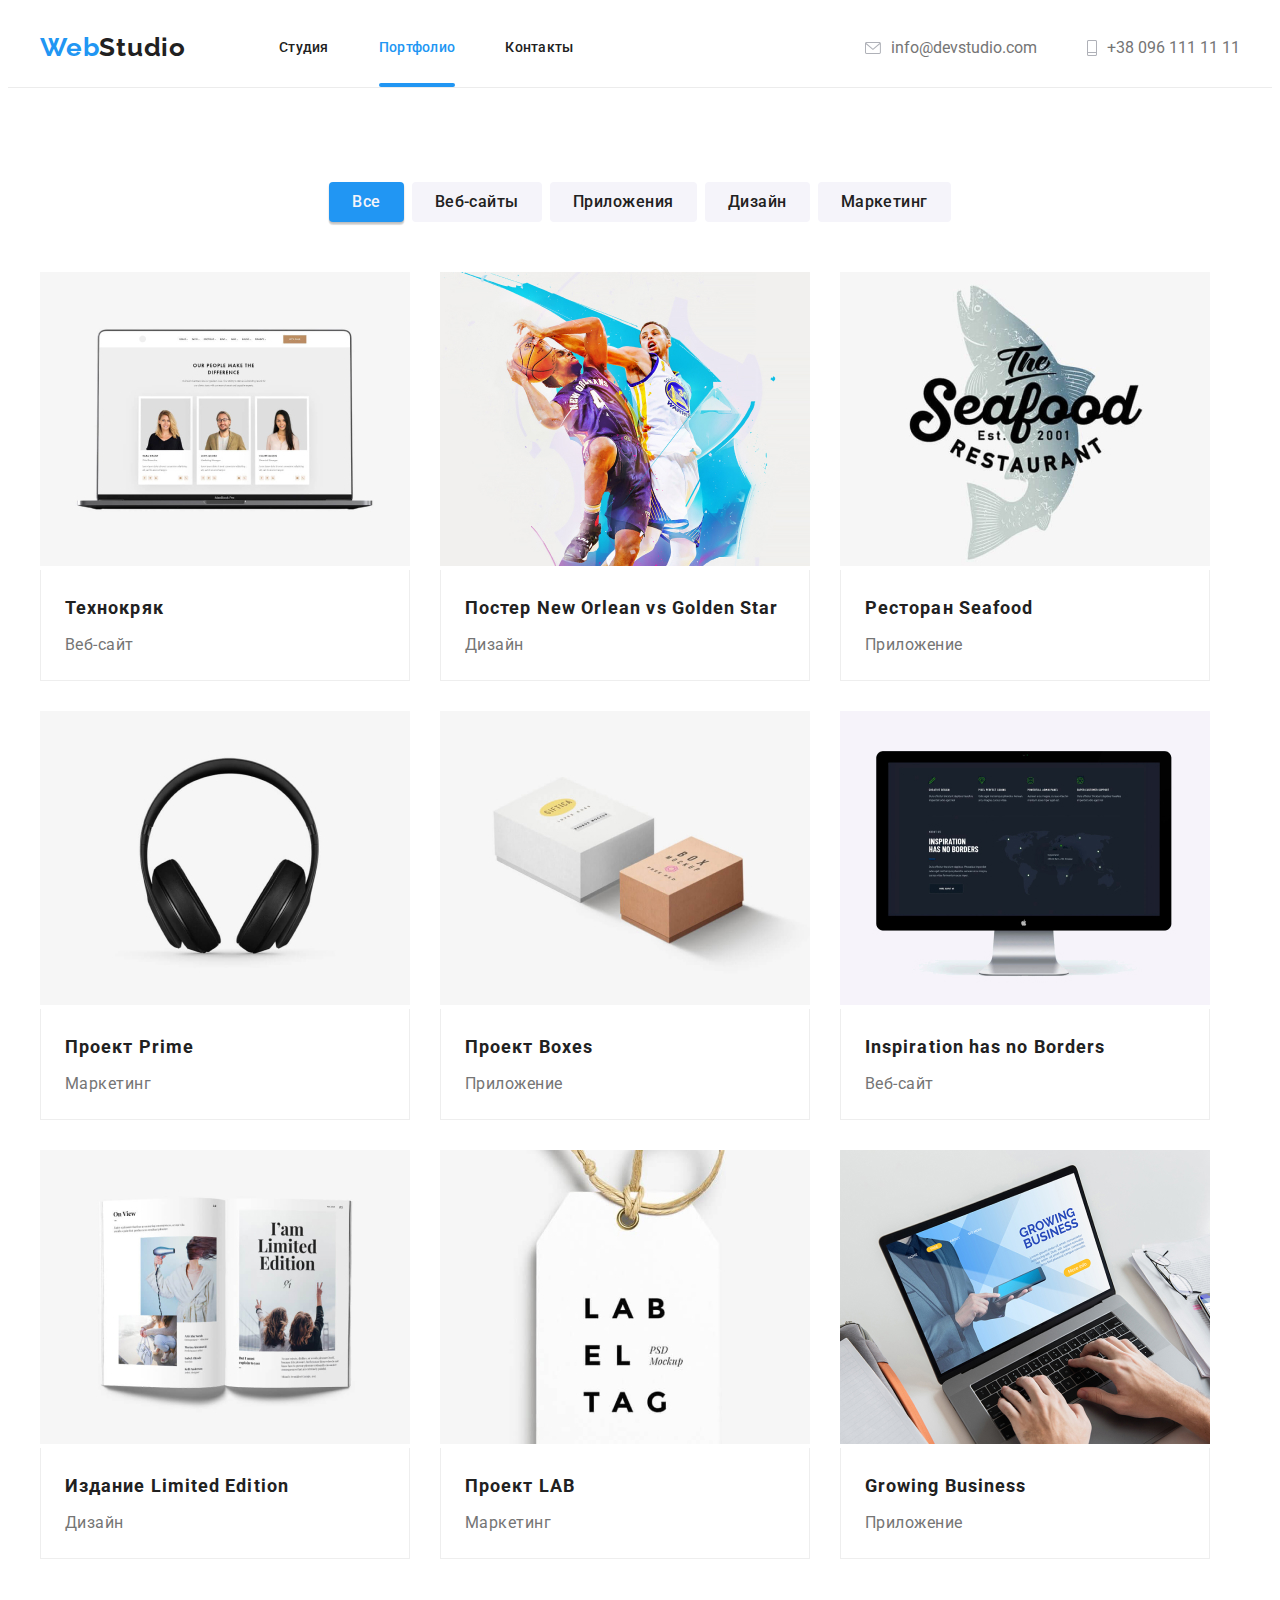
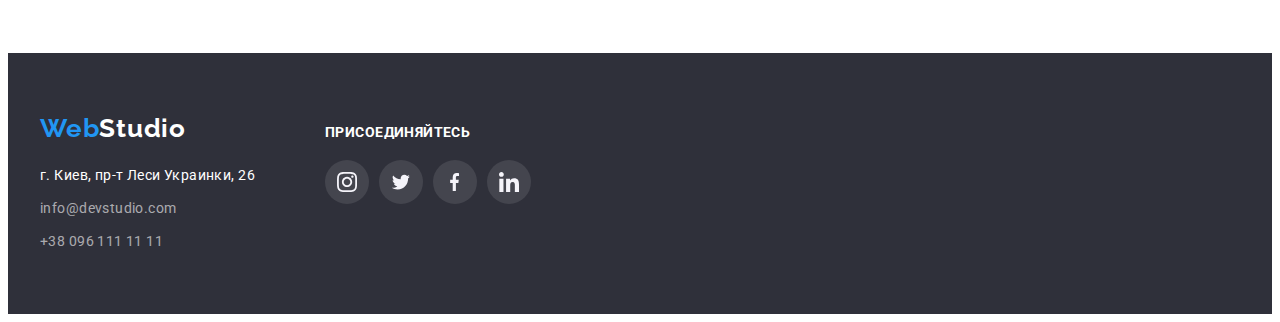
==== portfolio.html @ 2a7044aa "new" ====
<!DOCTYPE html>
<html lang="ru">
<head>
    <meta charset="UTF-8">
    <meta http-equiv="X-UA-Compatible" content="IE=edge">
    <meta name="viewport" content="width=device-width, initial-scale=1.0">
    <link rel="stylesheet" href="./styles/styles.css">
    <link rel="preconnect" href="https://fonts.googleapis.com">
    <link rel="preconnect" href="https://fonts.gstatic.com" crossorigin>
    <link href="https://fonts.googleapis.com/css2?family=Raleway:wght@700&family=Roboto:wght@400;500;700;900&display=swap" rel="stylesheet"> 
    <link rel="stylesheet" href="https://cdnjs.cloudflare.com/ajax/libs/modern-normalize/1.1.0/modern-normalize.min.css" integrity="sha512-wpPYUAdjBVSE4KJnH1VR1HeZfpl1ub8YT/NKx4PuQ5NmX2tKuGu6U/JRp5y+Y8XG2tV+wKQpNHVUX03MfMFn9Q==" crossorigin="anonymous" referrerpolicy="no-referrer" />
    <title>Portfolio</title>
</head>
    <body class="body">
        <header class="header">
            <div class="container main-nav">
                <nav class="sit-nav">
                    <a class="logo-link" href="./index.html" lang="en">Web<span class="logo">Studio</span></a>         
                    <ul class="nav clean sit-nav">
                        <li class="item"><a href="./index.html" class="nav">Студия</a>
                        </li>
                        <li class="item"><a href="" class="item link-nav">Портфолио</a>
                        </li>                    
                        <li class="item"><a href="" class="nav">Контакты</a>
                        </li>
                    </ul>
                </nav>
                <ul class="clean info sit-nav">
                    <li class="item">
                        <a class="mail" href="mailto:info@devstudio.com">
                        <svg class="mails" width="16" height="12">
                            <use href="./images/icons.svg#icon-mail"></use>
                        </svg>
                        info@devstudio.com</a>
                    </li>
                    <li class="item">
                        <a class="tel" href="+380961111111">
                        <svg class="telphon" width="10" height="16">
                            <use href="./images/icons.svg#icon-Tel"></use>
                        </svg>+38 096 111 11 11</a>
                    </li>
                </ul> 
            </div>
        </header>
        <main>
            <section class="visually-projects">
                <div class="container ">
                    <h1 class="visually-hidden"></h1>
                    <ul class="clean item-button">
                        <li class="item-btn">
                            <button type="button" class="btn btn-secondary tip">Все</button>
                        </li>
                        <li class="item-btn">
                            <button type="button" class="btn btn-secondary">Веб-сайты</button>
                        </li>
                        <li class="item-btn">
                            <button type="button" class="btn btn-secondary">Приложения</button>                
                        </li>
                        <li class="item-btn">
                            <button type="button" class="btn btn-secondary">Дизайн</button>
                        </li>
                        <li class="item-btn">
                            <button type="button" class="btn btn-secondary">Маркетинг</button>
                        </li>
                    </ul>     

                    <ul class="clean sample-projects">
                        <li class="item-projects">                            
                            <a href="" class="projects">
                                <div class="overlay">
                                    <img src="./images/img(0).jpg" alt="три фото жмж" width="370">
                                    <p class="overlay-text">Ресурс предлагает комплексные предложения с разным уровнем функционала и сервисов. Все это позволит посетителю получить исчерпывающие сведения о компании или частном лице</p>
                                </div>
                                <div class="projects-sample">
                                    <h2 class="sample-head" >Технокряк</h2>
                                    <p class="text">Веб-сайт</p>
                                </div>                                    
                            </a>                            
                        </li>
                        <li class="item-projects">
                            <a href="" class="projects">
                                <div class="overlay">
                                    <img src="./images/img(1).jpg" alt="два баскетболиста" width="370">
                                    <p class="overlay-text">Ресурс предлагает комплексные предложения с разным уровнем функционала и сервисов. Все это позволит посетителю получить исчерпывающие сведения о компании или частном лице</p>
                                </div>                        
                                <div class="projects-sample">
                                    <h2 lang="en" class="sample-head" >Постер New Orlean vs Golden Star</h2>
                                    <p class="text">Дизайн</p>
                                </div>
                            </a>                                                   
                        </li>
                        <li class="item-projects">
                            <a href="" class="projects">
                                <div class="overlay">
                                    <img src="./images/img(2).jpg" alt="слова на английском" width="370">
                                    <p class="overlay-text">Ресурс предлагает комплексные предложения с разным уровнем функционала и сервисов. Все это позволит посетителю получить исчерпывающие сведения о компании или частном лице</p>
                                </div> 
                                <div class="projects-sample">
                                    <h2 lang="en" class="sample-head" >Ресторан Seafood</h2>
                                    <p class="text">Приложение</p>
                                </div>                                    
                            </a>                                                  
                        </li>
                        <li class="item-projects">
                            <a href="" class="projects">
                                <div class="overlay">
                                    <img src="./images/img(3).jpg" alt="наушники" width="370">
                                    <p class="overlay-text">Ресурс предлагает комплексные предложения с разным уровнем функционала и сервисов. Все это позволит посетителю получить исчерпывающие сведения о компании или частном лице</p>
                                </div> 
                                <div class="projects-sample">
                                    <h2 lang="en" class="sample-head" >Проект Prime</h2>
                                    <p class="text">Маркетинг</p>
                                </div>
                            </a>                           
                        </li>
                        <li class="item-projects">
                            <a href="" class="projects">
                                <div class="overlay">
                                    <img src="./images/img(4).jpg" alt="две кробки" width="370">
                                    <p class="overlay-text">Ресурс предлагает комплексные предложения с разным уровнем функционала и сервисов. Все это позволит посетителю получить исчерпывающие сведения о компании или частном лице</p>
                                </div> 
                                <div class="projects-sample">
                                    <h2 lang="en" class="sample-head" >Проект Boxes</h2>
                                    <p class="text">Приложение</p>
                                </div>
                            </a>                           
                        </li>
                        <li class="item-projects">
                            <a href="" class="projects">
                                <div class="overlay">
                                    <img src="./images/img(5).jpg" alt="монитор" width="370">
                                    <p class="overlay-text">Ресурс предлагает комплексные предложения с разным уровнем функционала и сервисов. Все это позволит посетителю получить исчерпывающие сведения о компании или частном лице</p>
                                </div> 
                                <div class="projects-sample">
                                    <h2 lang="en" class="sample-head" >Inspiration has no Borders</h2>
                                    <p class="text">Веб-сайт</p>
                                </div>
                            </a>
                        </li>
                        <li class="item-projects">
                            <a href="" class="projects">
                                <div class="overlay">
                                    <img src="./images/img(6).jpg" alt="журнал с женщинамии" width="370">
                                    <p class="overlay-text">Ресурс предлагает комплексные предложения с разным уровнем функционала и сервисов. Все это позволит посетителю получить исчерпывающие сведения о компании или частном лице</p>
                                </div> 
                                <div class="projects-sample">
                                    <h2 lang="en" class="sample-head" >Издание Limited Edition</h2>
                                    <p class="text">Дизайн</p>
                                </div>
                            </a>
                        </li>
                        <li class="item-projects">
                            <a href="" class="projects">
                                <div class="overlay">
                                    <img src="./images/img(7).jpg" alt="бирка с надписью" width="370">
                                    <p class="overlay-text">Ресурс предлагает комплексные предложения с разным уровнем функционала и сервисов. Все это позволит посетителю получить исчерпывающие сведения о компании или частном лице</p>
                                </div> 
                                <div class="projects-sample">
                                    <h2 lang="en" class="sample-head">Проект LAB</h2>
                                    <p class="text">Маркетинг</p>
                                </div>
                            </a>                         
                        </li>
                        <li class="item-projects">
                            <a href="" class="projects">
                                <div class="overlay">
                                    <img src="./images/img(8).jpg" alt="руки на лептопе" width="370">
                                    <p class="overlay-text">Ресурс предлагает комплексные предложения с разным уровнем функционала и сервисов. Все это позволит посетителю получить исчерпывающие сведения о компании или частном лице</p>
                                </div> 
                                <div class="projects-sample">
                                    <h2 lang="en" class="sample-head" >Growing Business</h2>
                                    <p class="text">Приложение</p>
                                </div>
                            </a>                         
                        </li>
                    </ul>
                </div>                
            </section>
            
        </main>
        <footer class="footer">
            <div class="container footer-container">
                <div class="box-nav">
                    <a class="link-logo" href="./index.html" lang="en">Web<span class="logo-footer">Studio</span></a>
                    <address class="address-footer">
                        <ul class="clean">
                            <li class="address-nav">
                            <a href="https://goo.gl/maps/uAuxq3HoatbmT28N7" target="_blank" rel="noopener noreferrer" class="address">г. Киев, пр-т Леси Украинки, 26</a>
                            </li>
                            <li class="address-nav">
                            <a href="mailto:info@devstudio.com" class="footer-nav">info@devstudio.com</a>
                            </li>
                            <li class="address-nav">
                            <a href="+380961111111" class="footer-nav">+38 096 111 11 11</a>
                            </li>
                        </ul>
                    </address>
                </div>
                <div class="box-icon">                    
                    <p class="footer-name">присоединяйтесь</p>
                    <ul class="master-soc clean">
                        <li class="soc-list">
                            <a href="" class="footer-link">
                                <svg class="footer-icon" width="20" height="20">
                                    <use href="./images/icons.svg#icon-instagram"></use>
                                </svg>
                            </a>
                        </li>
                        <li class="soc-list">
                            <a href="" class="footer-link">
                                <svg class="footer-icon" width="20" height="16.25">
                                    <use href="./images/icons.svg#icon-Twitter"></use>
                                </svg>
                            </a>
                        </li>
                        <li class="soc-list">
                            <a href="" class="footer-link">
                                <svg class="footer-icon" width="10" height="20">
                                    <use href="images/icons.svg#icon-facebook"></use>
                                </svg>
                            </a>
                        </li>
                        <li class="soc-list">
                            <a href="" class="footer-link">
                                <svg class="footer-icon" width="20" height="20">
                                    <use href="./images/icons.svg#icon-linkedin"></use>
                                </svg>
                            </a>
                        </li>
                    </ul>
                </div>
            </div>
        </footer>
    </body>
</html>
---- styles/styles.css ----
:root {
    --primaru-text-color: #212121;
    --titel-text-color: #2196F3;
    --accent-color: #F5F4FA;
}


/* css for index.html */

.body {
    font-family:'Roboto', sans-serif;
    color: #212121;
}

.container {
    margin-left: auto;
    margin-right: auto;
    padding: 0 15px;
    width: 1200px;
}

.header {
    padding-top: 24px;
    padding-bottom: 24px;
    border-bottom: 1px solid #ECECEC;
}

.backdrop {
    position: fixed;
    top: 0;
    left: 0;
    width: 100%;
    height: 100%;
    background-color: rgba(0, 0, 0, 0.2);
    transition: opacity 250ms cubic-bezier(0.4, 0, 0.2, 1),  visibility 250ms cubic-bezier(0.4, 0, 0.2, 1);
}

.backdrop.is-hidden {
    position: absolute;
    opacity: 0;
    visibility: hidden;
    pointer-events: none;
}

.modal {
    position: absolute;
    top: 50%;
    left: 50%;
    transform: translate(-50%, -50%);
    width: 528px;
    height: 581px;
    background: #FFFFFF;
    box-shadow: 0px 1px 3px rgba(0, 0, 0, 0.12), 0px 1px 1px rgba(0, 0, 0, 0.14), 0px 2px 1px rgba(0, 0, 0, 0.2);
    border-radius: 4px;
    position: relative;
    transition: transform 250ms cubic-bezier(0.4, 0, 0.2, 1)
}

.main-nav {
    display: flex;
}

.sit-nav {
    display: flex;
    align-items: center;
}

/* logo */

.logo-link {
    font-family: 'Raleway', sans-serif;
    font-weight: 700;
    font-size: 26px;
    line-height: 1.20;
    letter-spacing: 0.03em;
    color: #2196F3;
    text-decoration: none;
    margin-right: 93px;
}

.logo {
    color: #212121
}

.clean {
    list-style: none;
    margin: 0;
    padding: 0;
}

.skills {
    padding-bottom: 94px;
    padding-top: 94px;
}

.visually-hidden {
    position: absolute;
    white-space: nowrap;
    overflow: hidden;
    border: 0;
    padding: 0;
    clip: rect(0 0 0 0);
    clip-path: inset(50%);
    margin: -1px;
}


/* Nav */

.nav .link-nav {
    color: var(--titel-text-color);
}

.nav .link-nav::after {
    position: absolute;
    content: "";
    left: 0;
    bottom: -32px;
    height: 4px;
    width: 100%;
    border-radius: 2px;
    background-color: var(--titel-text-color);
}

.nav {
    font-weight: 500;
    font-size: 14px;
    line-height: 1.14;
    letter-spacing: 0.02em;
    color: #212121;
    transition: color 250ms cubic-bezier(0.4, 0, 0.2, 1)
}

.nav a {
    text-decoration: none;
}

.info {
    display: flex;
    margin-left: auto;
}


.nav:hover,
.nav:focus,
.link-nav:hover,
.link-nav:focus,
.link-navigation:hover,
.link-navigation:focus,
.name-button:hover,
.name-button:focus,
.address:hover,
.address:focus,
.footer-nav:hover,
.footer-nav:focus,
.btn-secondary:hover,
.btn-secondary:focus,
.mail:hover,
.mail:focus,
.tel:hover,
.tel:focus,
.btn-secondary:hover,
.btn-secondary:focus,
.btn-primary:hover,
.btn-primary:focus {
    color: #2196F3;
    transition: color 250ms cubic-bezier(0.4, 0, 0.2, 1)
}


/* header-address */

.mail {
    color: #757575;
    text-decoration: none;
    display: flex;   
    align-items: center;
    background-size: contain;
    background-repeat: no-repeat;    
    transition: color 250ms cubic-bezier(0.4, 0, 0.2, 1)
}

.mails {
    fill: #AFB1B8;
    margin-right: 10px;
    transition: fill 250ms cubic-bezier(0.4, 0, 0.2, 1)
}

.mail:hover .mails,
.mail:focus .mails {
    fill: #2196F3;
}

.tel {
    color: #757575;
    text-decoration: none;
    display: flex;   
    align-items: center;
    background-size: contain;
    background-repeat: no-repeat;
    transition: color 250ms cubic-bezier(0.4, 0, 0.2, 1)
}

.telphon {
    fill: #AFB1B8;
    margin-right: 10px;
    transition: fill 250ms cubic-bezier(0.4, 0, 0.2, 1)
}

.tel:hover .telphon,
.tel:focus .telphon {
    fill: #2196F3;
}

.item {
    position: relative;
}

.item + .item {
    margin-left: 50px;
}


/* Hero */

.hero {
    text-align: center;
    margin-top: 0;
    margin-bottom: 0;
    margin-left: auto;
    margin-right: auto;
    max-width: 1600px;
    height: 600px;
    padding-top: 200px;
    padding-bottom: 200px;
    background-image: linear-gradient(
        rgba(47, 48, 58, 0.4), 
        rgba(47, 48, 58, 0.4)
        ),    
    url(../images/hero.png);
    background-repeat: no-repeat;
    background-position: center;
    background-size:cover;
}

.head {
    margin-top: 0;
    margin-left: auto;
    margin-right: auto;
    margin-bottom: 30px;
    width: 696px;
    font-weight: 900;
    font-size: 44px;
    line-height: 1.36;
    letter-spacing: 0.06em;
    text-transform: uppercase;
    color: #FFFFFF;
}

.btn-primary {
    min-width: 200px;
    display: inline-block;
    padding: 10px 32px ;
    border: 1px solid transparent;
    font-family: inherit;
    background: var(--titel-text-color);
    box-shadow: 0px 4px 4px rgba(0, 0, 0, 0.15);
    border-radius: 4px;
    font-weight: 700;
    font-size: 16px;
    line-height: 1.87;
    letter-spacing: 0.06em;
    color: var(--accent-color);
    cursor:pointer;
    text-align: center;
} 


/* features */

.features-box {
    height: 120px;
    border-radius: 4px;
    background: #F5F4FA;
    border-radius: 4px;
    display: flex;
    justify-content: center;
    align-items: center;
    margin-bottom: 30px;
}

.features {
    margin-top: 0;
    margin-bottom: 10px;
    font-weight: 700;
    font-size: 14px;
    line-height: 1.14;
    letter-spacing: 0.03em;
    text-transform: uppercase;
    color: #212121;
}

.features-details {
    display: flex;
    flex-wrap: wrap;    
}

.features-size {
    width: 270px;
    margin-right: 30px;
}

.features-size:nth-child(4n) {
    margin-right: 0;
}

.features-text {
    margin-top: 0;
    margin-bottom: 0;
    font-size: 14px;
    line-height: 1.71;
    letter-spacing: 0.03em;
    color: #757575;

}

.interactive {
    padding-bottom: 94px;
}

.back {
    padding-bottom: 94px;
    padding-top: 94px;
    background: #F5F4FA;
}

.head-name {
    margin-top: 0;
    margin-bottom: 50px;
    font-weight: 700;
    font-size: 36px;
    line-height: 1.16;
    letter-spacing: 0.03em;
    color: #212121;
    text-align: center;
}

.head-list {
    display: flex;
    flex-wrap: wrap; 
}

.head-number {
    width: 370px;
    margin-right: 30px;
}

.head-number:nth-child(3n) {
    margin-right: 0;
}


/* team */

.team{
    margin-top: 0;
    font-weight: 500;
    font-size: 16px;
    line-height: 1.18;
    letter-spacing: 0.03em;
    color: #212121;
    text-align: center;
}

.team:nth-child(4n) {
    margin-right: 0;
}

.team-group {
    background: #FFFFFF;
    box-shadow: 0px 1px 3px rgba(0, 0, 0, 0.12), 0px 1px 1px rgba(0, 0, 0, 0.14), 0px 2px 1px rgba(0, 0, 0, 0.2);
    border-radius: 0px 0px 4px 4px;
    width: 270px;
    margin-right: 30px;
}

.team-group:nth-child(4n) {
    margin-right: 0;
}


.team-name {
    display: flex;
    flex-wrap: wrap;
}

.master-soc {
    display: flex;
    justify-content: center;
}

.soc-list {
    width: 44px;
    height: 44px;
    margin-right: 10px;
}

.soc-list:last-child {
    margin-right: 0;
}

.soc-link {
    width: 100%;
    height: 100%;
    border-radius: 50%;
    display: flex;
    align-items: center;
    justify-content: center;
    transition: background-color 250ms cubic-bezier(0.4, 0, 0.2, 1)
}

.soc-link:hover,
.soc-link:focus {
    background: #2196F3;
    transition: background-color 250ms cubic-bezier(0.4, 0, 0.2, 1)
}

.master-icon {
    fill: #AFB1B8;
    transition: fill 250ms cubic-bezier(0.4, 0, 0.2, 1)
}

.soc-link:hover .master-icon,
.soc-link:focus .master-icon {
    fill: #FFFFFF;
}

.name {
    margin-top: 0;
    margin-bottom: 0px;
    line-height: 19px;
    letter-spacing: 0.03em;
    color: #212121;
    text-align: center;
    margin-bottom: 10px;
}

.team-position {
    margin-top: 0;
    margin-bottom: 0px;
}

.team-card {
    padding-top: 30px;
    padding-bottom: 30px;
}

.position {
    margin-top: 0;
    margin-bottom: 16px;
    line-height: 1.18;
    letter-spacing: 0.03em;
    color: #757575;
    text-align: center;
}


/* clients */

.clients {
    padding-bottom: 94px;
    padding-top: 94px;
}

.cooperation {
    display: flex;
}

.company {
    width: 170px;
    height: 92px;
    margin-right: 30px;
}

.company:last-child {
    margin-right: 0;
}

.company-icon {
    transition: fill 250ms cubic-bezier(0.4, 0, 0.2, 1)

}

.company-link:hover .company-icon,
.company-link:focus .company-icon{
    fill: var(--titel-text-color);
    transition: fill 250ms cubic-bezier(0.4, 0, 0.2, 1), 
}

.company-link {
    display: flex;  
    width: 100%;
    height: 100%;
    border-radius: 4px;
    outline: 1px solid #AFB1B8;
    align-items: center;
    background-size: contain;
    justify-content: center;
    align-items: center;
    background-repeat: no-repeat;
    fill: #AFB1B8;
    transition: outline 250ms cubic-bezier(0.4, 0, 0.2, 1)
}

.company-link:focus,
.company-link:hover {
    outline: 1px solid #2196F3;
    transition: outline 250ms cubic-bezier(0.4, 0, 0.2, 1)
}


/* footer */

.footer {
    background: #2F303A;
    padding-bottom: 60px;
    padding-top: 60px;
}

.footer-container {
    display: flex;
    align-items: baseline;
}

.box-nav {
    flex-direction: column;
    margin-right: 70px;
}

.box:last-child {
    margin-right: 0;
}

.link-logo {
    font-family: 'Raleway', sans-serif;
    font-weight: 700;
    font-size: 26px;
    line-height: 1.20;
    letter-spacing: 0.03em;
    color: #2196F3;
    text-decoration: none;
}

.logo-footer {
    color: #FFFFFF;
}


/* address */

.address-footer {
    margin-top: 20px;
    font-style: normal;

}

.address {
    font-size: 14px;
    line-height: 1.71;
    letter-spacing: 0.03em;
    color: #FFFFFF;
    text-decoration: none;
    margin-bottom: 9px;
}

.footer-address {
    text-decoration: none;
}

.address-nav {
    margin-bottom: 9px;
}

.address-nav:nth-child(3n) {
    margin-bottom: 0;
}

.footer-nav {
    font-size: 14px;
    line-height: 1.71;
    letter-spacing: 0.03em;
    color: rgba(255, 255, 255, 0.6);
    text-decoration: none;
}

.footer-name {
    font-weight: 700;
    font-size: 14px;
    line-height: 16px;
    letter-spacing: 0.03em;
    text-transform: uppercase;
    color: #FFFFFF;
    margin-top: 0;
    margin-bottom: 20px;
}

.footer-link {
    width: 100%;
    height: 100%;
    border-radius: 50%;
    display: flex;
    align-items: center;
    justify-content: center;
    background: rgba(255, 255, 255, 0.1);    
    transition: background-color 250ms cubic-bezier(0.4, 0, 0.2, 1)
}

.footer-link:hover,
.footer-link:focus {
    background: var(--titel-text-color);
    transition: background-color 250ms cubic-bezier(0.4, 0, 0.2, 1)
}

.footer-icon {
    fill: var(--accent-color);
}


/* css for portfiolio */

/* buttons */

.item-button {
    display: flex;
    justify-content: center;
    margin-bottom: 50px;
}

.btn {
    background: #F5F4FA;
    border-radius: 4px;
    cursor:pointer;
}

.btn-secondary {
    font-family: inherit;
    font-weight: 500;
    font-size: 16px;
    line-height: 1.62;
    text-align: center;
    letter-spacing: 0.03em;
    color: #212121;
    padding: 6px 22px;
    border: 1px solid transparent;
    border-radius: 4px;
    cursor:pointer;
    transition: background-color 250ms cubic-bezier(0.4, 0, 0.2, 1),
    box-shadow 250ms cubic-bezier(0.4, 0, 0.2, 1),
    color 250ms cubic-bezier(0.4, 0, 0.2, 1)
}

.btn-secondary:focus,
.btn-secondary:hover {
    background-color: #2196F3;
    box-shadow: 0px 3px 1px rgba(0, 0, 0, 0.1),
    0px 1px 2px rgba(0, 0, 0, 0.08),
    0px 2px 2px rgba(0, 0, 0, 0.12);
    color:var(--accent-color);
    transition: background-color 250ms cubic-bezier(0.4, 0, 0.2, 1),
    box-shadow 250ms cubic-bezier(0.4, 0, 0.2, 1),
    color 250ms cubic-bezier(0.4, 0, 0.2, 1)
}

.item-btn {
    margin-right: 8px;
}

.item-btn:nth-child(5n) {
    margin-right: 0;
}

.tip {
    background: #2196F3;
    box-shadow: 0px 3px 1px rgba(0, 0, 0, 0.1),
    0px 1px 2px rgba(0, 0, 0, 0.08),
    0px 2px 2px rgba(0, 0, 0, 0.12);
    border-radius: 4px;
    color: var(--accent-color);
}


/* sample */

.sample-head {
    font-weight: 700;
    font-size: 18px;
    line-height: 2;
    letter-spacing: 0.06em;
    color: #212121;
    margin-top: 0;
    margin-bottom: 4px;
}

.text {
    font-size: 16px;
    line-height: 1.87;
    letter-spacing: 0.03em;
    color: #757575;
    margin-top: 0;
    margin-bottom: 0;
}

.sample-projects {
    display: flex;
    flex-wrap: wrap;
}

.item-projects {
    background: #FFFFFF;
    margin-right: 30px;
    margin-bottom: 30px;
}


.item-projects:nth-child(3n) {
    margin-right: 0;
}


.item-projects:nth-last-child(-n+3) {
    margin-bottom: 0;
}

.projects {
    display: block;
    text-decoration: none;
    transition: box-shadow 250ms cubic-bezier(0.4, 0, 0.2, 1);
}

.projects:focus,
.projects:hover {
    box-shadow: 0px 1px 1px rgba(0, 0, 0, 0.12),
    0px 4px 4px rgba(0, 0, 0, 0.06), 1px 4px 6px
    rgba(0, 0, 0, 0.16);
    transition: box-shadow 250ms cubic-bezier(0.4, 0, 0.2, 1)
}

.overlay {
    width: 100%;
    height: 100%;
    top: 0;
    left: 0;
    
    position: relative;
    overflow: hidden;
}

.overlay:hover::before {
    opacity: 1;
    transform: translateY(0);
}

.overlay::before {
    display: inline-block;
    position: absolute;
    content: "";
    width: 100%;
    height: 100%; 
    opacity: 0;
    transform: translateY(100%);
}

.overlay-text {
    position: absolute;
    top: 0;
    left: 0;
    margin: 0;
    padding: 63px 24px;
    width: 100%;
    height: 100%;
    font-size: 18px;
    line-height: 1.56;
    background-color: rgb(33, 150, 243, 0.9);
    color:var(--accent-color);
    transform: translateY(100%);
    transition: transform 250ms cubic-bezier(0.4, 0, 0.2, 1);
}

.projects:hover .overlay-text,
.projects:focus .overlay-text{
    transform: translate(0);
    transition: transform 250ms cubic-bezier(0.4, 0, 0.2, 1)
}

.visually-projects {
    padding-top: 94px;
    padding-bottom: 94px;
}

.projects-sample {
    padding: 20px 24px;
    border-right: 1px solid #EEEEEE;
    border-bottom: 1px solid #EEEEEE;
    border-left:1px solid #EEEEEE ;
}

.modal-close {
    position: absolute;
    top: 8px;
    right: 8px;
    width: 30px;
    height: 30px;
    display: flex;
    justify-content: center;
    align-items: center;
    background-color: #FFFFFF;
    fill: #000000;
    border: 1px solid rgba(0, 0, 0, 0.1);
    border-radius: 15px;
    padding: 6px;
    cursor: pointer;
}

.close-icon {
    display: flex;
    align-items: center;
    justify-content: center;
    background: #FFFFFF;
    border: none;
    width: 11px;
    height: 11px;
    transition: fill 250ms cubic-bezier(0.4, 0, 0.2, 1)
}

.modal-close:hover .close-icon,
.modal-close:focus .close-icon {
    fill: var(--titel-text-color);
    transition: fill 250ms cubic-bezier(0.4, 0, 0.2, 1)
}
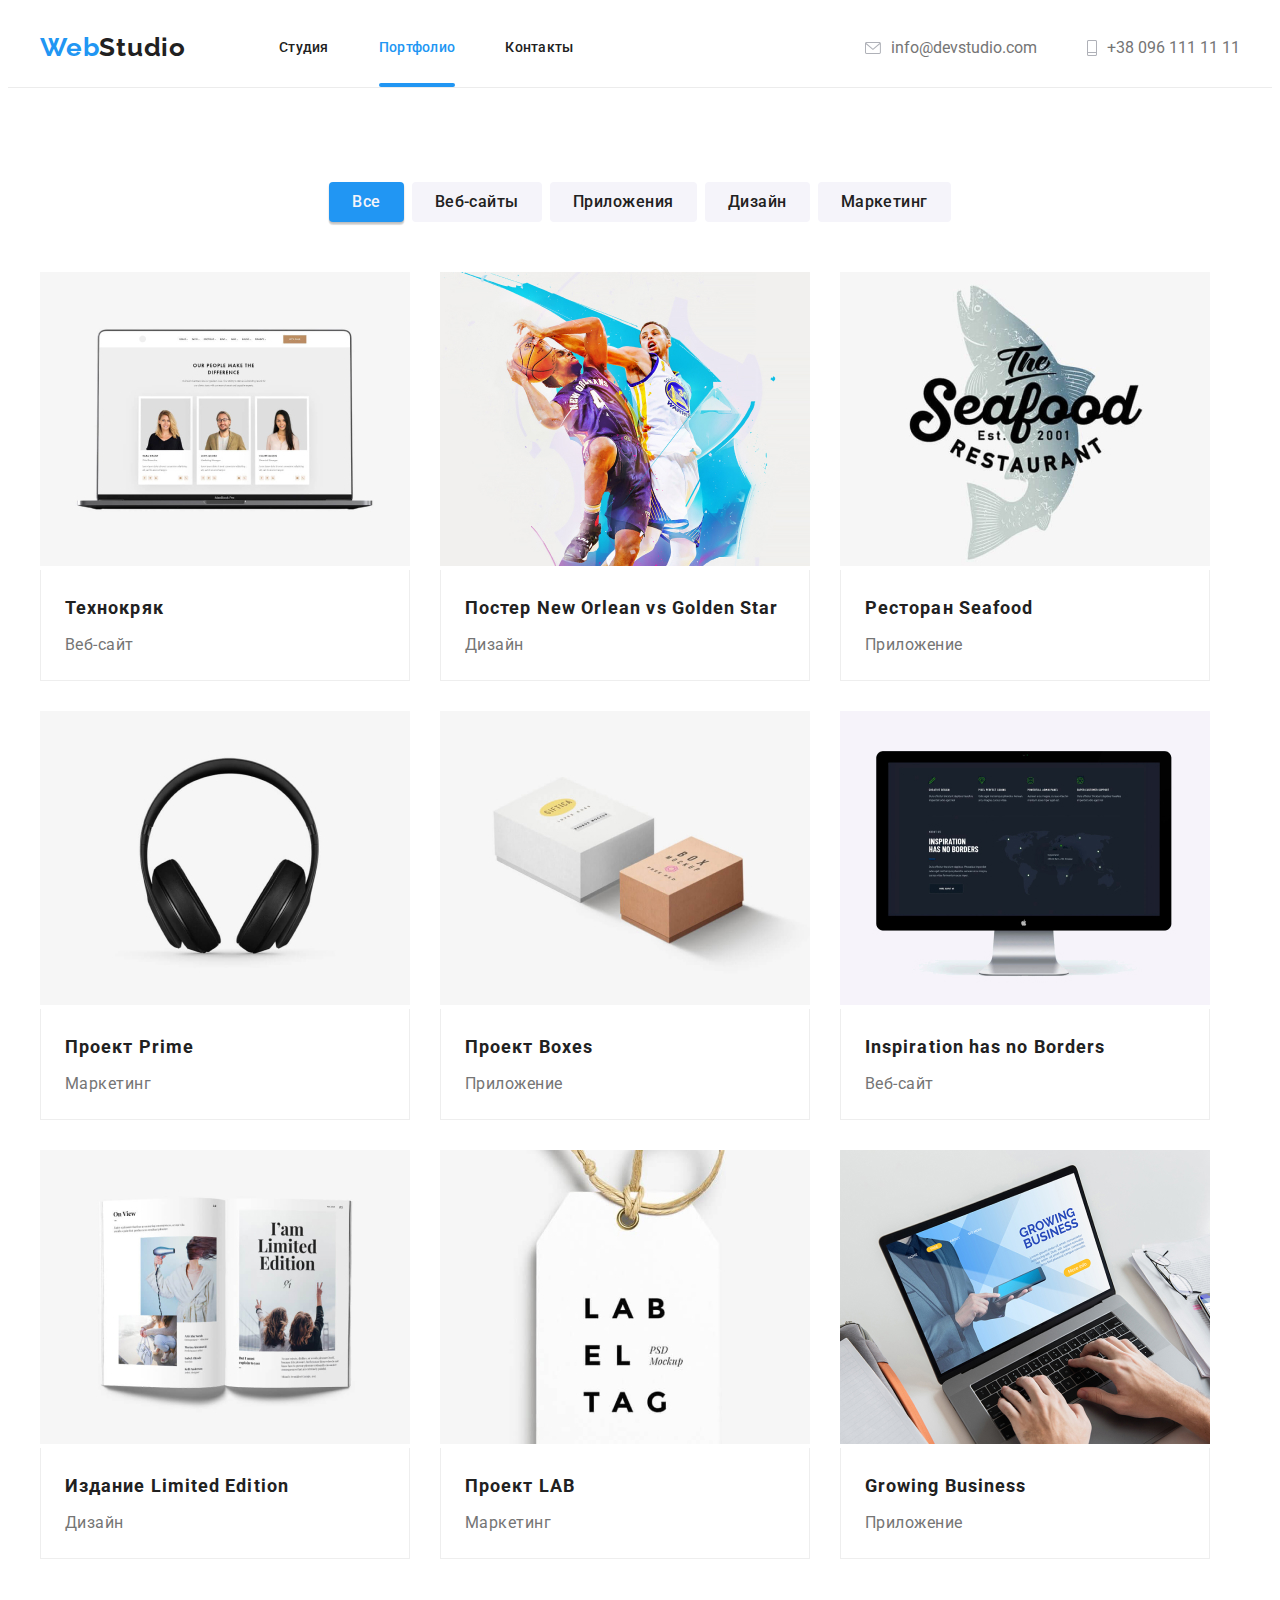
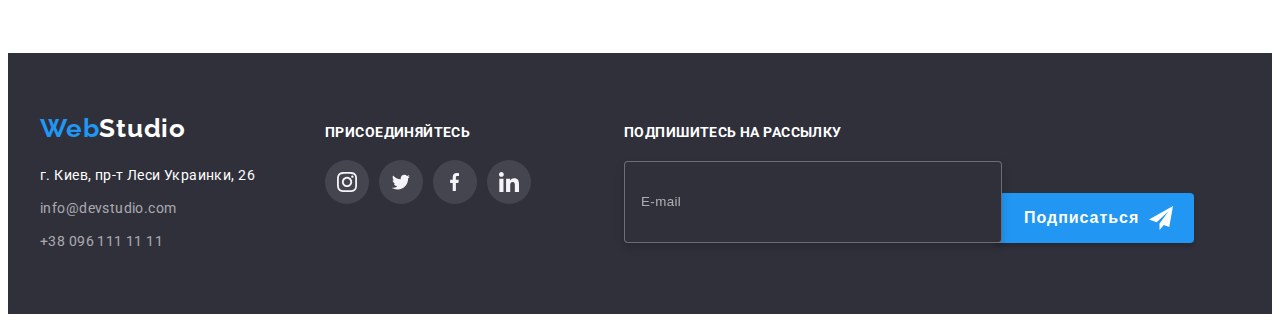
==== commit 805a4031: "add form subscribe" ====
--- a/portfolio.html
+++ b/portfolio.html
@@ -229,6 +229,20 @@
                         </li>
                     </ul>
                 </div>
+                <div>
+                    <form class="form-container">
+                        <label class="label-form">
+                            <span class="label-text">Подпишитесь на рассылку</span> 
+                            <input type="text" class="form-input" name="Подписаться" placeholder="E-mail">
+                        </label>
+                        <button type="submit" class="btn-input">Подписаться
+                            <svg class="subscribe" width="24" height="24">
+                                <use href="./images/icons.svg#icon-Send"></use>
+                            </svg>
+                        </a>
+                        </button>
+                    </form>
+                </div>
             </div>
         </footer>
     </body>
--- a/styles/styles.css
+++ b/styles/styles.css
@@ -593,6 +593,10 @@
     text-decoration: none;
 }
 
+.box-icon {
+    margin-right: 93px;
+}
+
 .footer-name {
     font-weight: 700;
     font-size: 14px;
@@ -836,4 +840,88 @@
 .modal-close:focus .close-icon {
     fill: var(--titel-text-color);
     transition: fill 250ms cubic-bezier(0.4, 0, 0.2, 1)
+}
+
+
+/* footer-subscribe */
+
+.form-container {
+    display: flex;
+    align-items: flex-end;
+}
+
+.label-form {
+    width: 358px;
+    margin-right: 12px;
+}
+
+.label-text {
+    font-weight: 700;
+    font-size: 14px;
+    line-height: 16px;
+    letter-spacing: 0.03em;
+    text-transform: uppercase;
+    color: #FFFFFF;
+}
+
+.form-input {
+    padding-top: 15px;
+    padding-bottom: 15px;
+    padding-left: 16px;
+    width: 358px;
+    height: 50px;
+    border: 1px solid rgba(255, 255, 255, 0.3);
+    filter: drop-shadow(0px 4px 4px rgba(0, 0, 0, 0.15));
+    border-radius: 4px;
+    background: #2F303A;
+    margin-top: 20px;
+}
+
+.form-input::placeholder {
+    display: flex;
+    align-items: center;
+    letter-spacing: 0.03em;
+    color: rgba(255, 255, 255, 0.6);
+}
+
+.btn-input {
+    display: flex;
+    padding-top: 13px;
+    padding-bottom: 13px;
+    padding-left: 29px;
+    padding-right: 8px;
+    width: 200px;
+    height: 50px;
+    background-color: var(--titel-text-color);
+    border: 1px solid transparent;
+    box-shadow: 0px 4px 4px rgba(0, 0, 0, 0.15);
+    border-radius: 4px;
+    color: #FFFFFF;
+    font-weight: 700;
+    font-size: 16px;
+    line-height: 1.88px;
+    letter-spacing: 0.06em;
+    cursor:pointer;
+    text-align: center;
+    align-items: center;
+    transition: color 250ms cubic-bezier(0.4, 0, 0.2, 1);
+}
+
+.subscribe {
+    margin-left: 10px;
+    fill: #FFFFFF;
+    transition: fill 250ms cubic-bezier(0.4, 0, 0.2, 1)
+}
+
+.btn-input:focus,
+.btn-input:hover {
+    color:var(--titel-text-color);
+    transition: color 250ms cubic-bezier(0.4, 0, 0.2, 1)
+}
+
+
+.btn-input:focus .subscribe,
+.btn-input:hover .subscribe {
+    fill: var(--titel-text-color);
+    transition: fill 250ms cubic-bezier(0.4, 0, 0.2, 1)
 }